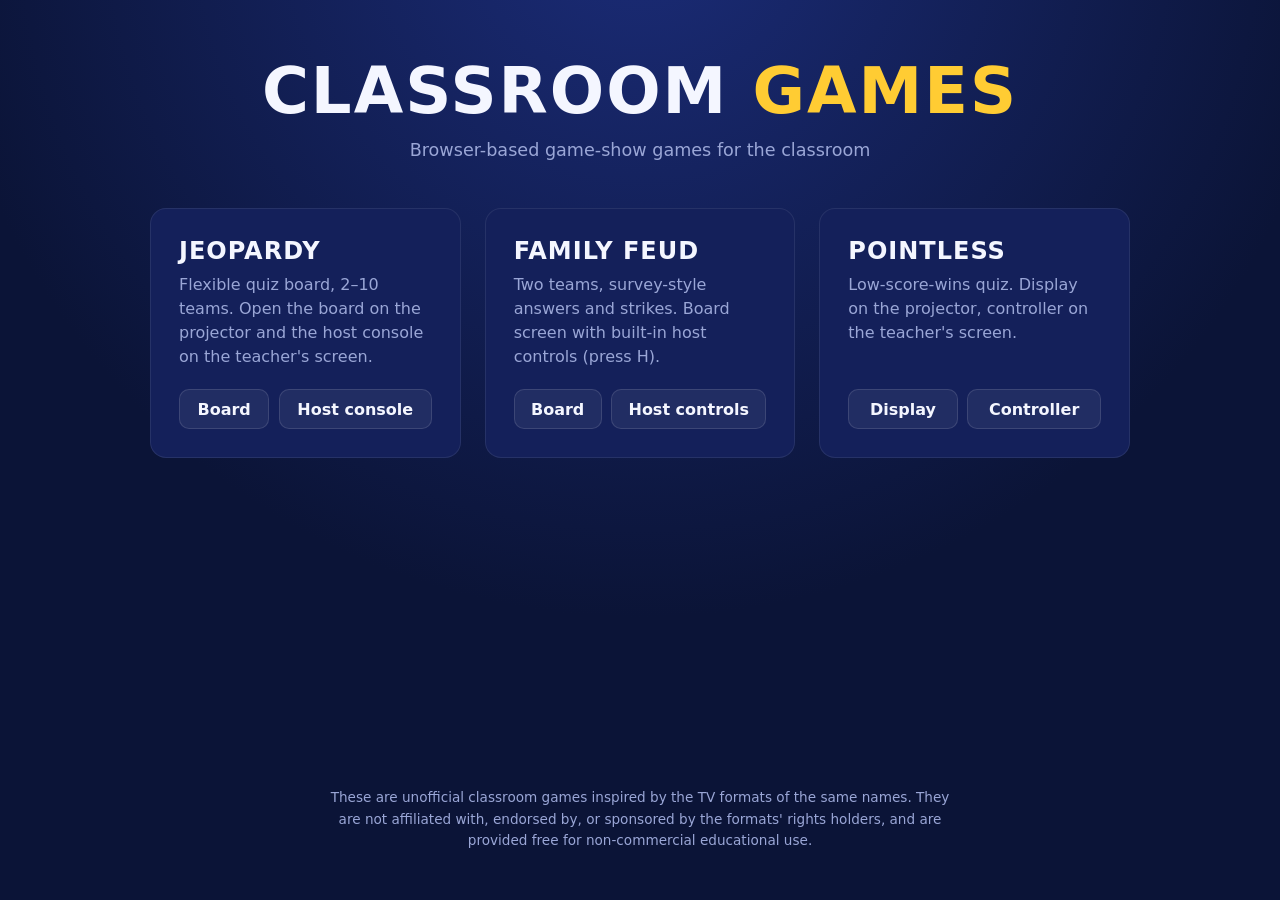
==== index.html @ 75b83dcf "Add landing page, disclaimers, and GitHub Pages setup - Root index.html linking to all three games -" ====
<!DOCTYPE html>
<html lang="en">
<head>
  <meta charset="UTF-8">
  <meta name="viewport" content="width=device-width, initial-scale=1.0">
  <title>Classroom Games</title>
  <style>
    :root {
      --bg: #0b1437;
      --card: #14205a;
      --card-hover: #1b2c78;
      --accent: #ffcc33;
      --text: #f4f6ff;
      --muted: #9aa6d6;
    }
    * { box-sizing: border-box; margin: 0; padding: 0; }
    body {
      font-family: system-ui, -apple-system, "Segoe UI", Roboto, sans-serif;
      background: radial-gradient(circle at 50% -10%, #1b2c78 0%, var(--bg) 60%);
      color: var(--text);
      min-height: 100vh;
      display: flex;
      flex-direction: column;
      align-items: center;
      padding: 6vh 5vw 3rem;
    }
    header { text-align: center; margin-bottom: 3rem; }
    h1 {
      font-size: clamp(2.2rem, 6vw, 4rem);
      letter-spacing: 2px;
      text-transform: uppercase;
    }
    h1 .accent { color: var(--accent); }
    .tagline { color: var(--muted); margin-top: 0.75rem; font-size: 1.1rem; }
    .grid {
      display: grid;
      grid-template-columns: repeat(auto-fit, minmax(260px, 1fr));
      gap: 1.5rem;
      width: 100%;
      max-width: 980px;
    }
    .card {
      background: var(--card);
      border: 1px solid rgba(255, 255, 255, 0.08);
      border-radius: 16px;
      padding: 1.75rem;
      text-decoration: none;
      color: inherit;
      transition: transform 0.15s ease, background 0.15s ease, border-color 0.15s ease;
      display: flex;
      flex-direction: column;
    }
    .card:hover, .card:focus-visible {
      transform: translateY(-4px);
      background: var(--card-hover);
      border-color: var(--accent);
      outline: none;
    }
    .card h2 {
      font-size: 1.5rem;
      margin-bottom: 0.5rem;
      text-transform: uppercase;
      letter-spacing: 1px;
    }
    .card p { color: var(--muted); line-height: 1.5; flex-grow: 1; }
    .card .links {
      margin-top: 1.25rem;
      display: flex;
      gap: 0.75rem;
      flex-wrap: wrap;
    }
    .card .links span {
      font-size: 0.85rem;
      background: rgba(255, 204, 51, 0.15);
      color: var(--accent);
      padding: 0.3rem 0.7rem;
      border-radius: 999px;
    }
    .pill-row { display: flex; gap: 0.6rem; flex-wrap: wrap; margin-top: 1.25rem; }
    .pill-row a {
      flex: 1 1 auto;
      text-align: center;
      text-decoration: none;
      font-weight: 600;
      padding: 0.6rem 0.9rem;
      border-radius: 10px;
      background: rgba(255, 255, 255, 0.06);
      color: var(--text);
      border: 1px solid rgba(255, 255, 255, 0.12);
      transition: background 0.15s ease;
    }
    .pill-row a:hover { background: var(--accent); color: #1a1a1a; }
    footer {
      margin-top: auto;
      padding-top: 3rem;
      text-align: center;
      color: var(--muted);
      font-size: 0.85rem;
      max-width: 640px;
      line-height: 1.6;
    }
  </style>
</head>
<body>
  <header>
    <h1>Classroom <span class="accent">Games</span></h1>
    <p class="tagline">Browser-based game-show games for the classroom</p>
  </header>

  <main class="grid">
    <div class="card">
      <h2>Jeopardy</h2>
      <p>Flexible quiz board, 2&ndash;10 teams. Open the board on the projector and the host console on the teacher's screen.</p>
      <div class="pill-row">
        <a href="jeopardy/index.html">Board</a>
        <a href="jeopardy/host.html">Host console</a>
      </div>
    </div>

    <div class="card">
      <h2>Family Feud</h2>
      <p>Two teams, survey-style answers and strikes. Board screen with built-in host controls (press H).</p>
      <div class="pill-row">
        <a href="family_feud/index.html">Board</a>
        <a href="family_feud/host.html">Host controls</a>
      </div>
    </div>

    <div class="card">
      <h2>Pointless</h2>
      <p>Low-score-wins quiz. Display on the projector, controller on the teacher's screen.</p>
      <div class="pill-row">
        <a href="pointless/display.html">Display</a>
        <a href="pointless/controller.html">Controller</a>
      </div>
    </div>
  </main>

  <footer>
    These are unofficial classroom games inspired by the TV formats of the same names.
    They are not affiliated with, endorsed by, or sponsored by the formats' rights holders,
    and are provided free for non-commercial educational use.
  </footer>
</body>
</html>
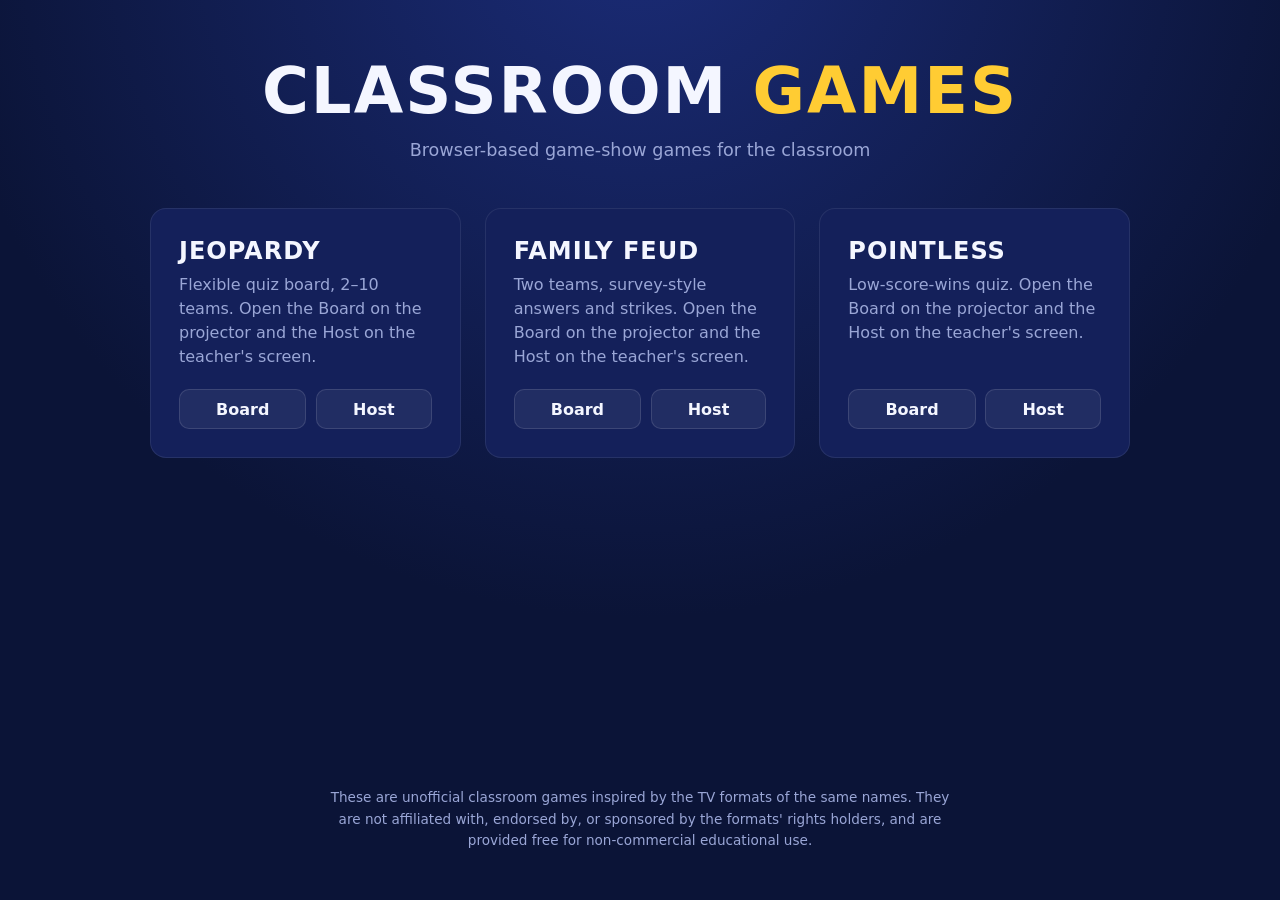
==== commit 493ae2c5: "Unify Board/Host labels on landing page" ====
--- a/index.html
+++ b/index.html
@@ -110,28 +110,28 @@
   <main class="grid">
     <div class="card">
       <h2>Jeopardy</h2>
-      <p>Flexible quiz board, 2&ndash;10 teams. Open the board on the projector and the host console on the teacher's screen.</p>
+      <p>Flexible quiz board, 2&ndash;10 teams. Open the Board on the projector and the Host on the teacher's screen.</p>
       <div class="pill-row">
         <a href="jeopardy/index.html">Board</a>
-        <a href="jeopardy/host.html">Host console</a>
+        <a href="jeopardy/host.html">Host</a>
       </div>
     </div>
 
     <div class="card">
       <h2>Family Feud</h2>
-      <p>Two teams, survey-style answers and strikes. Board screen with built-in host controls (press H).</p>
+      <p>Two teams, survey-style answers and strikes. Open the Board on the projector and the Host on the teacher's screen.</p>
       <div class="pill-row">
         <a href="family_feud/index.html">Board</a>
-        <a href="family_feud/host.html">Host controls</a>
+        <a href="family_feud/host.html">Host</a>
       </div>
     </div>
 
     <div class="card">
       <h2>Pointless</h2>
-      <p>Low-score-wins quiz. Display on the projector, controller on the teacher's screen.</p>
+      <p>Low-score-wins quiz. Open the Board on the projector and the Host on the teacher's screen.</p>
       <div class="pill-row">
-        <a href="pointless/display.html">Display</a>
-        <a href="pointless/controller.html">Controller</a>
+        <a href="pointless/display.html">Board</a>
+        <a href="pointless/controller.html">Host</a>
       </div>
     </div>
   </main>
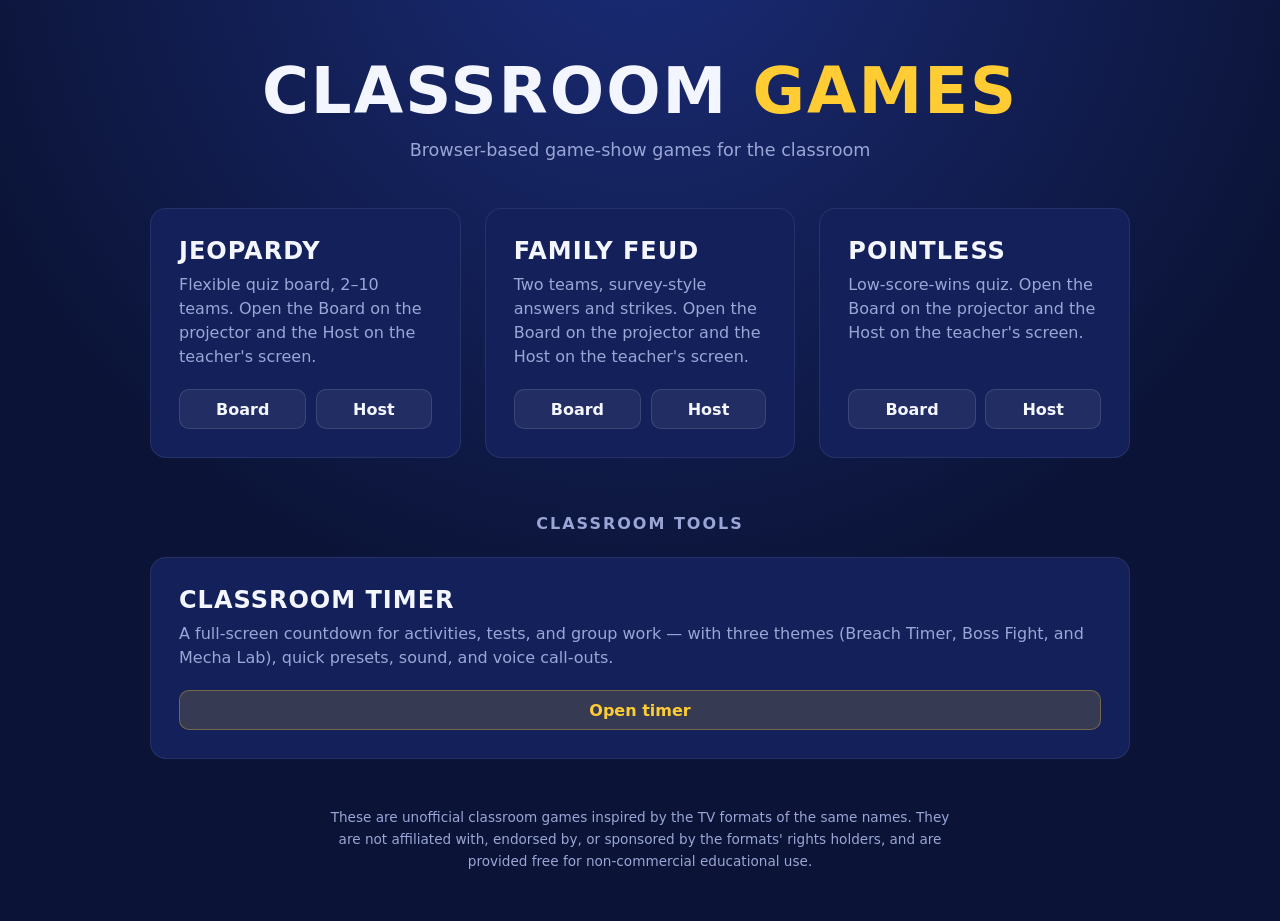
==== commit 7df0b459: "Add Classroom Timer link in its own section on the landing page Surface family_feud/timer.html (a fu" ====
--- a/index.html
+++ b/index.html
@@ -90,6 +90,28 @@
       transition: background 0.15s ease;
     }
     .pill-row a:hover { background: var(--accent); color: #1a1a1a; }
+    .section { width: 100%; max-width: 980px; margin-top: 3.5rem; }
+    .section-title {
+      text-align: center;
+      text-transform: uppercase;
+      letter-spacing: 2px;
+      font-size: 1rem;
+      color: var(--muted);
+      margin-bottom: 1.5rem;
+    }
+    .pill-row .go {
+      flex: 1 1 auto;
+      text-align: center;
+      font-weight: 600;
+      padding: 0.6rem 0.9rem;
+      border-radius: 10px;
+      background: rgba(255, 204, 51, 0.15);
+      color: var(--accent);
+      border: 1px solid rgba(255, 204, 51, 0.3);
+    }
+    .card:hover .pill-row .go, .card:focus-visible .pill-row .go {
+      background: var(--accent); color: #1a1a1a;
+    }
     footer {
       margin-top: auto;
       padding-top: 3rem;
@@ -136,6 +158,19 @@
     </div>
   </main>
 
+  <section class="section">
+    <h2 class="section-title">Classroom Tools</h2>
+    <div class="grid">
+      <a class="card" href="family_feud/timer.html">
+        <h2>Classroom Timer</h2>
+        <p>A full-screen countdown for activities, tests, and group work &mdash; with three themes (Breach Timer, Boss Fight, and Mecha Lab), quick presets, sound, and voice call-outs.</p>
+        <div class="pill-row">
+          <span class="go">Open timer</span>
+        </div>
+      </a>
+    </div>
+  </section>
+
   <footer>
     These are unofficial classroom games inspired by the TV formats of the same names.
     They are not affiliated with, endorsed by, or sponsored by the formats' rights holders,
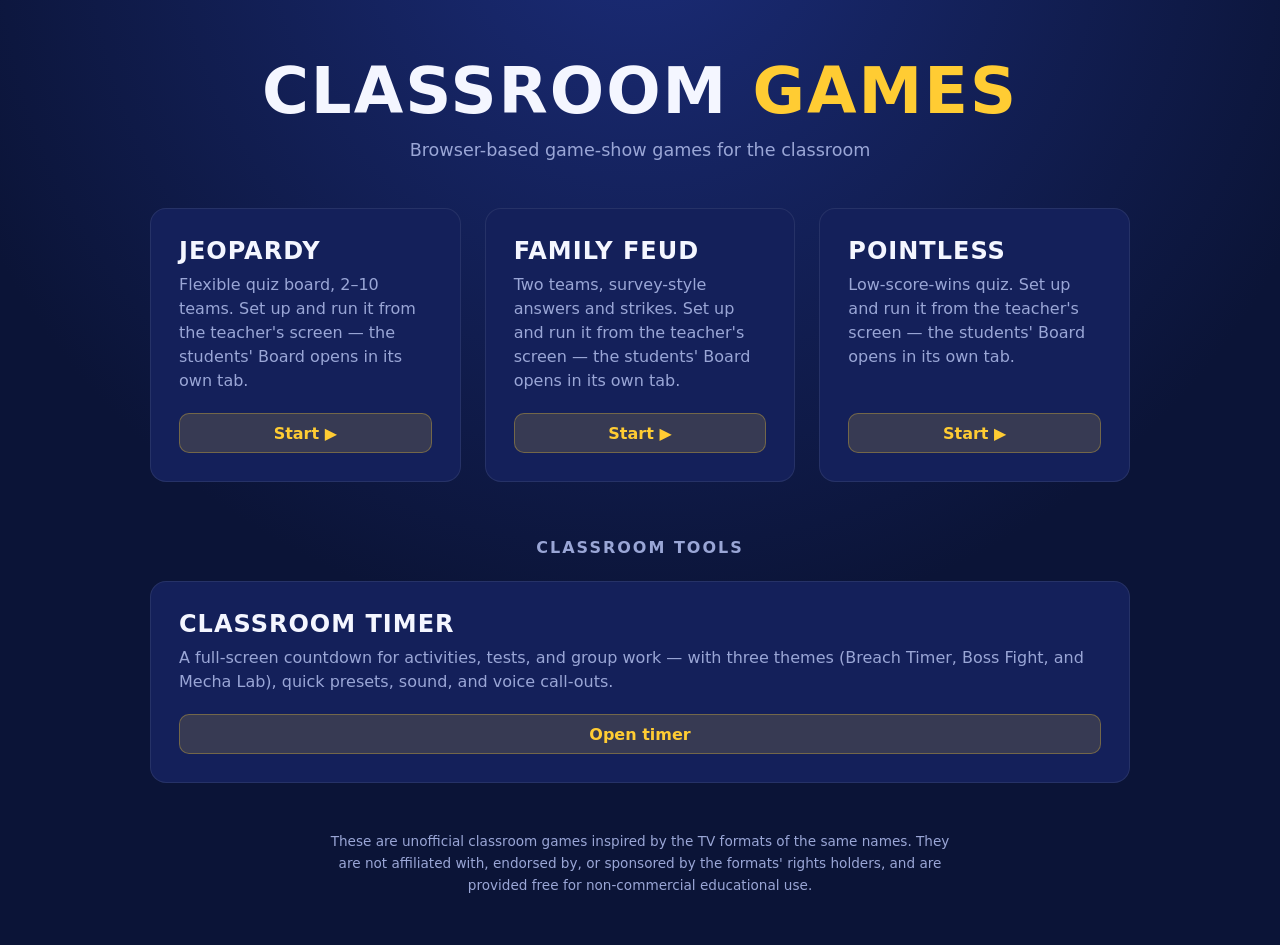
==== commit 7265e872: "Streamline game start: host opens the board automatically Make the host the single entry point and o" ====
--- a/index.html
+++ b/index.html
@@ -132,28 +132,25 @@
   <main class="grid">
     <div class="card">
       <h2>Jeopardy</h2>
-      <p>Flexible quiz board, 2&ndash;10 teams. Open the Board on the projector and the Host on the teacher's screen.</p>
+      <p>Flexible quiz board, 2&ndash;10 teams. Set up and run it from the teacher's screen &mdash; the students' Board opens in its own tab.</p>
       <div class="pill-row">
-        <a href="jeopardy/index.html">Board</a>
-        <a href="jeopardy/host.html">Host</a>
+        <a class="go" href="jeopardy/host.html">Start &#9654;</a>
       </div>
     </div>
 
     <div class="card">
       <h2>Family Feud</h2>
-      <p>Two teams, survey-style answers and strikes. Open the Board on the projector and the Host on the teacher's screen.</p>
+      <p>Two teams, survey-style answers and strikes. Set up and run it from the teacher's screen &mdash; the students' Board opens in its own tab.</p>
       <div class="pill-row">
-        <a href="family_feud/index.html">Board</a>
-        <a href="family_feud/host.html">Host</a>
+        <a class="go" href="family_feud/host.html">Start &#9654;</a>
       </div>
     </div>
 
     <div class="card">
       <h2>Pointless</h2>
-      <p>Low-score-wins quiz. Open the Board on the projector and the Host on the teacher's screen.</p>
+      <p>Low-score-wins quiz. Set up and run it from the teacher's screen &mdash; the students' Board opens in its own tab.</p>
       <div class="pill-row">
-        <a href="pointless/display.html">Board</a>
-        <a href="pointless/controller.html">Host</a>
+        <a class="go" href="pointless/controller.html">Start &#9654;</a>
       </div>
     </div>
   </main>
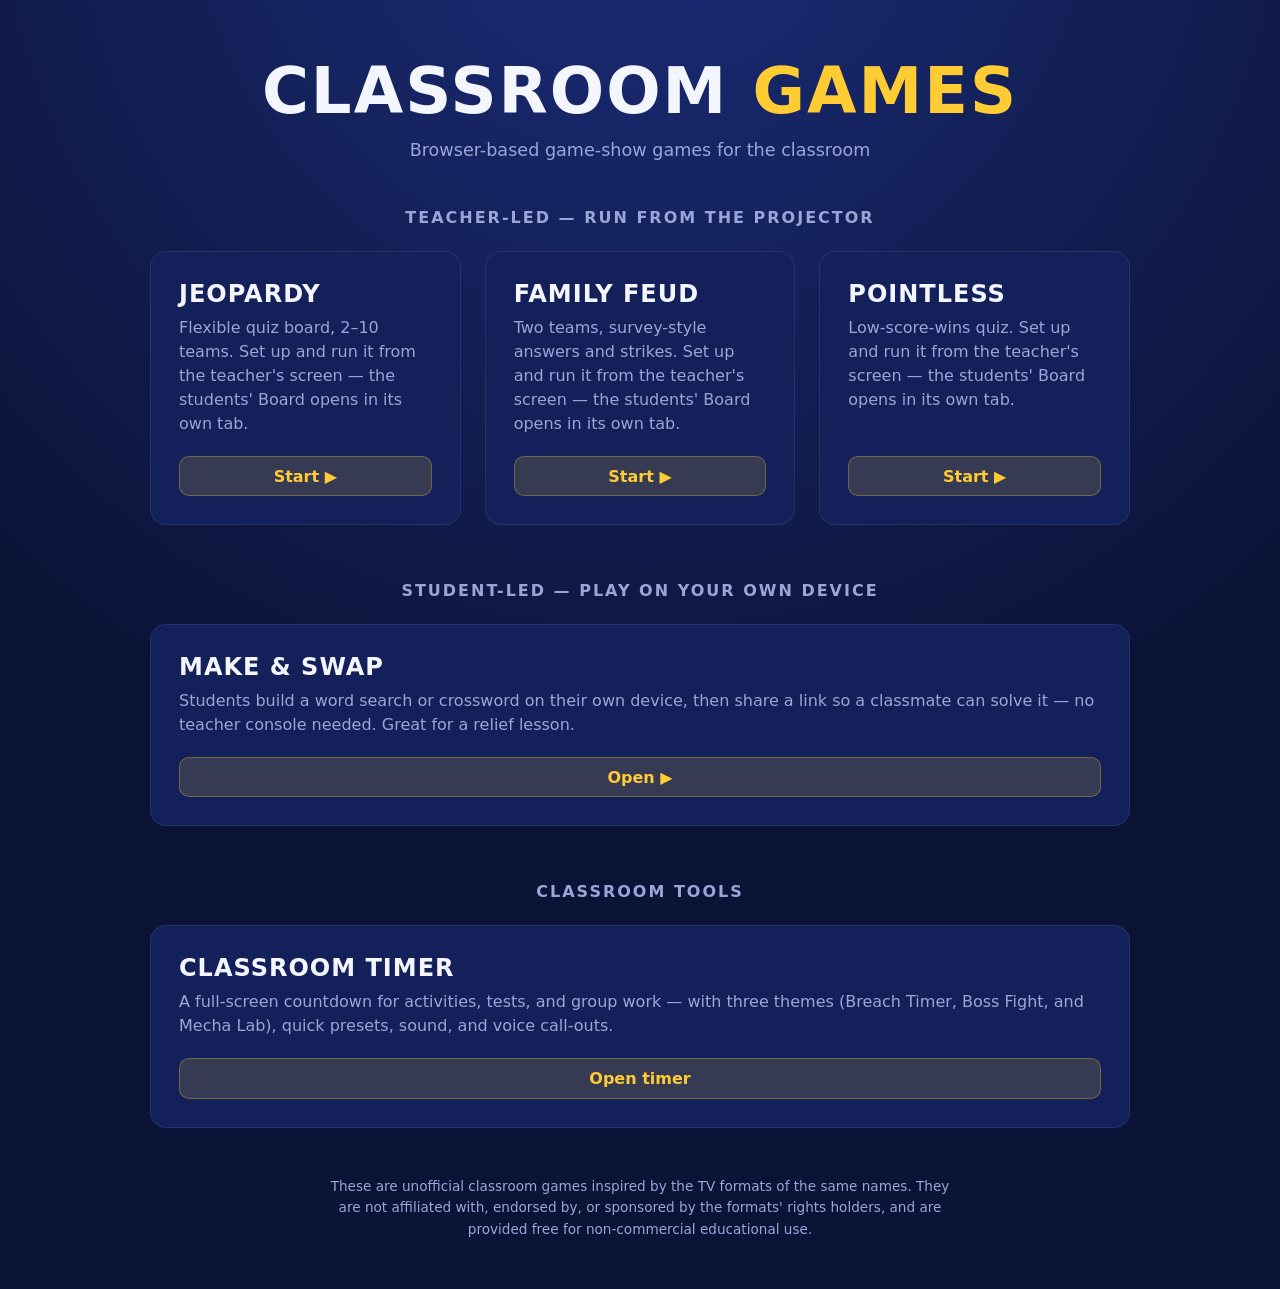
==== commit a18ad637: "Add Make & Swap — student-built word search / crossword game A self-serve game (no host console) for" ====
--- a/index.html
+++ b/index.html
@@ -4,6 +4,7 @@
   <meta charset="UTF-8">
   <meta name="viewport" content="width=device-width, initial-scale=1.0">
   <title>Classroom Games</title>
+  <link rel="icon" href="favicon.svg" type="image/svg+xml">
   <style>
     :root {
       --bg: #0b1437;
@@ -129,31 +130,47 @@
     <p class="tagline">Browser-based game-show games for the classroom</p>
   </header>
 
-  <main class="grid">
-    <div class="card">
-      <h2>Jeopardy</h2>
-      <p>Flexible quiz board, 2&ndash;10 teams. Set up and run it from the teacher's screen &mdash; the students' Board opens in its own tab.</p>
-      <div class="pill-row">
-        <a class="go" href="jeopardy/host.html">Start &#9654;</a>
+  <main class="section" style="margin-top: 0;">
+    <h2 class="section-title">Teacher-led &mdash; run from the projector</h2>
+    <div class="grid">
+      <div class="card">
+        <h2>Jeopardy</h2>
+        <p>Flexible quiz board, 2&ndash;10 teams. Set up and run it from the teacher's screen &mdash; the students' Board opens in its own tab.</p>
+        <div class="pill-row">
+          <a class="go" href="jeopardy/host.html">Start &#9654;</a>
+        </div>
       </div>
-    </div>
 
-    <div class="card">
-      <h2>Family Feud</h2>
-      <p>Two teams, survey-style answers and strikes. Set up and run it from the teacher's screen &mdash; the students' Board opens in its own tab.</p>
-      <div class="pill-row">
-        <a class="go" href="family_feud/host.html">Start &#9654;</a>
+      <div class="card">
+        <h2>Family Feud</h2>
+        <p>Two teams, survey-style answers and strikes. Set up and run it from the teacher's screen &mdash; the students' Board opens in its own tab.</p>
+        <div class="pill-row">
+          <a class="go" href="family_feud/host.html">Start &#9654;</a>
+        </div>
       </div>
-    </div>
 
-    <div class="card">
-      <h2>Pointless</h2>
-      <p>Low-score-wins quiz. Set up and run it from the teacher's screen &mdash; the students' Board opens in its own tab.</p>
-      <div class="pill-row">
-        <a class="go" href="pointless/controller.html">Start &#9654;</a>
+      <div class="card">
+        <h2>Pointless</h2>
+        <p>Low-score-wins quiz. Set up and run it from the teacher's screen &mdash; the students' Board opens in its own tab.</p>
+        <div class="pill-row">
+          <a class="go" href="pointless/controller.html">Start &#9654;</a>
+        </div>
       </div>
     </div>
   </main>
+
+  <section class="section">
+    <h2 class="section-title">Student-led &mdash; play on your own device</h2>
+    <div class="grid">
+      <a class="card" href="make-swap/">
+        <h2>Make &amp; Swap</h2>
+        <p>Students build a word search or crossword on their own device, then share a link so a classmate can solve it &mdash; no teacher console needed. Great for a relief lesson.</p>
+        <div class="pill-row">
+          <span class="go">Open &#9654;</span>
+        </div>
+      </a>
+    </div>
+  </section>
 
   <section class="section">
     <h2 class="section-title">Classroom Tools</h2>
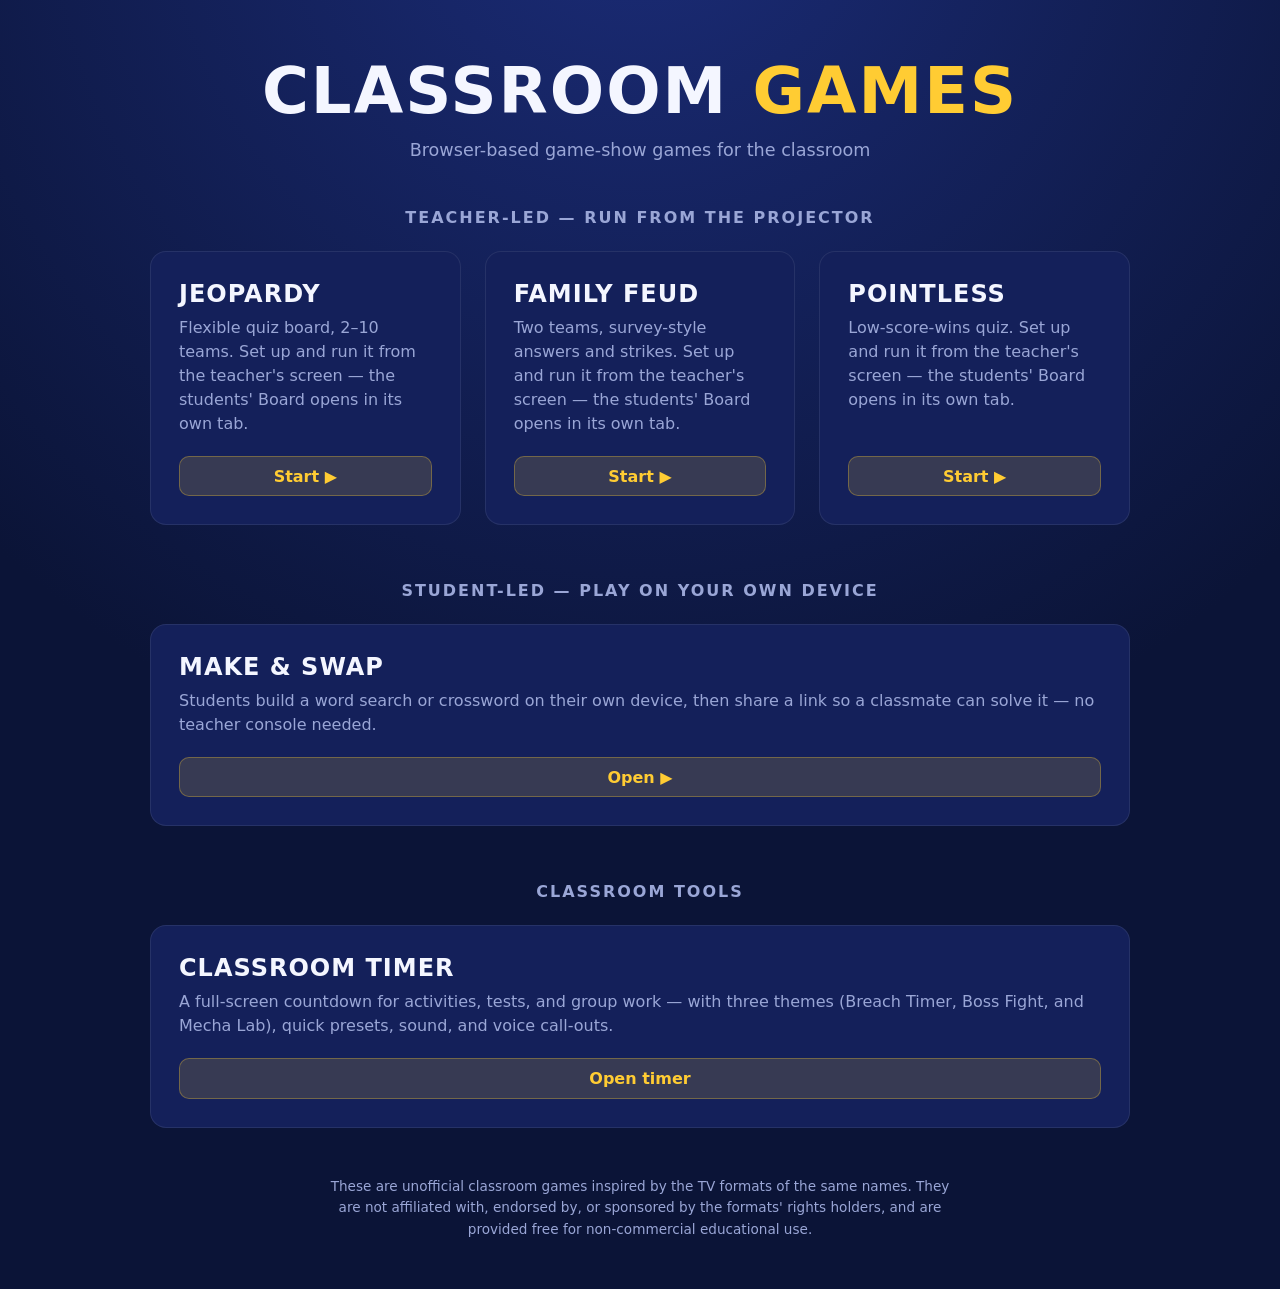
==== commit 7a360fd2: "Trim 'relief lesson' line from Make & Swap card" ====
--- a/index.html
+++ b/index.html
@@ -164,7 +164,7 @@
     <div class="grid">
       <a class="card" href="make-swap/">
         <h2>Make &amp; Swap</h2>
-        <p>Students build a word search or crossword on their own device, then share a link so a classmate can solve it &mdash; no teacher console needed. Great for a relief lesson.</p>
+        <p>Students build a word search or crossword on their own device, then share a link so a classmate can solve it &mdash; no teacher console needed.</p>
         <div class="pill-row">
           <span class="go">Open &#9654;</span>
         </div>
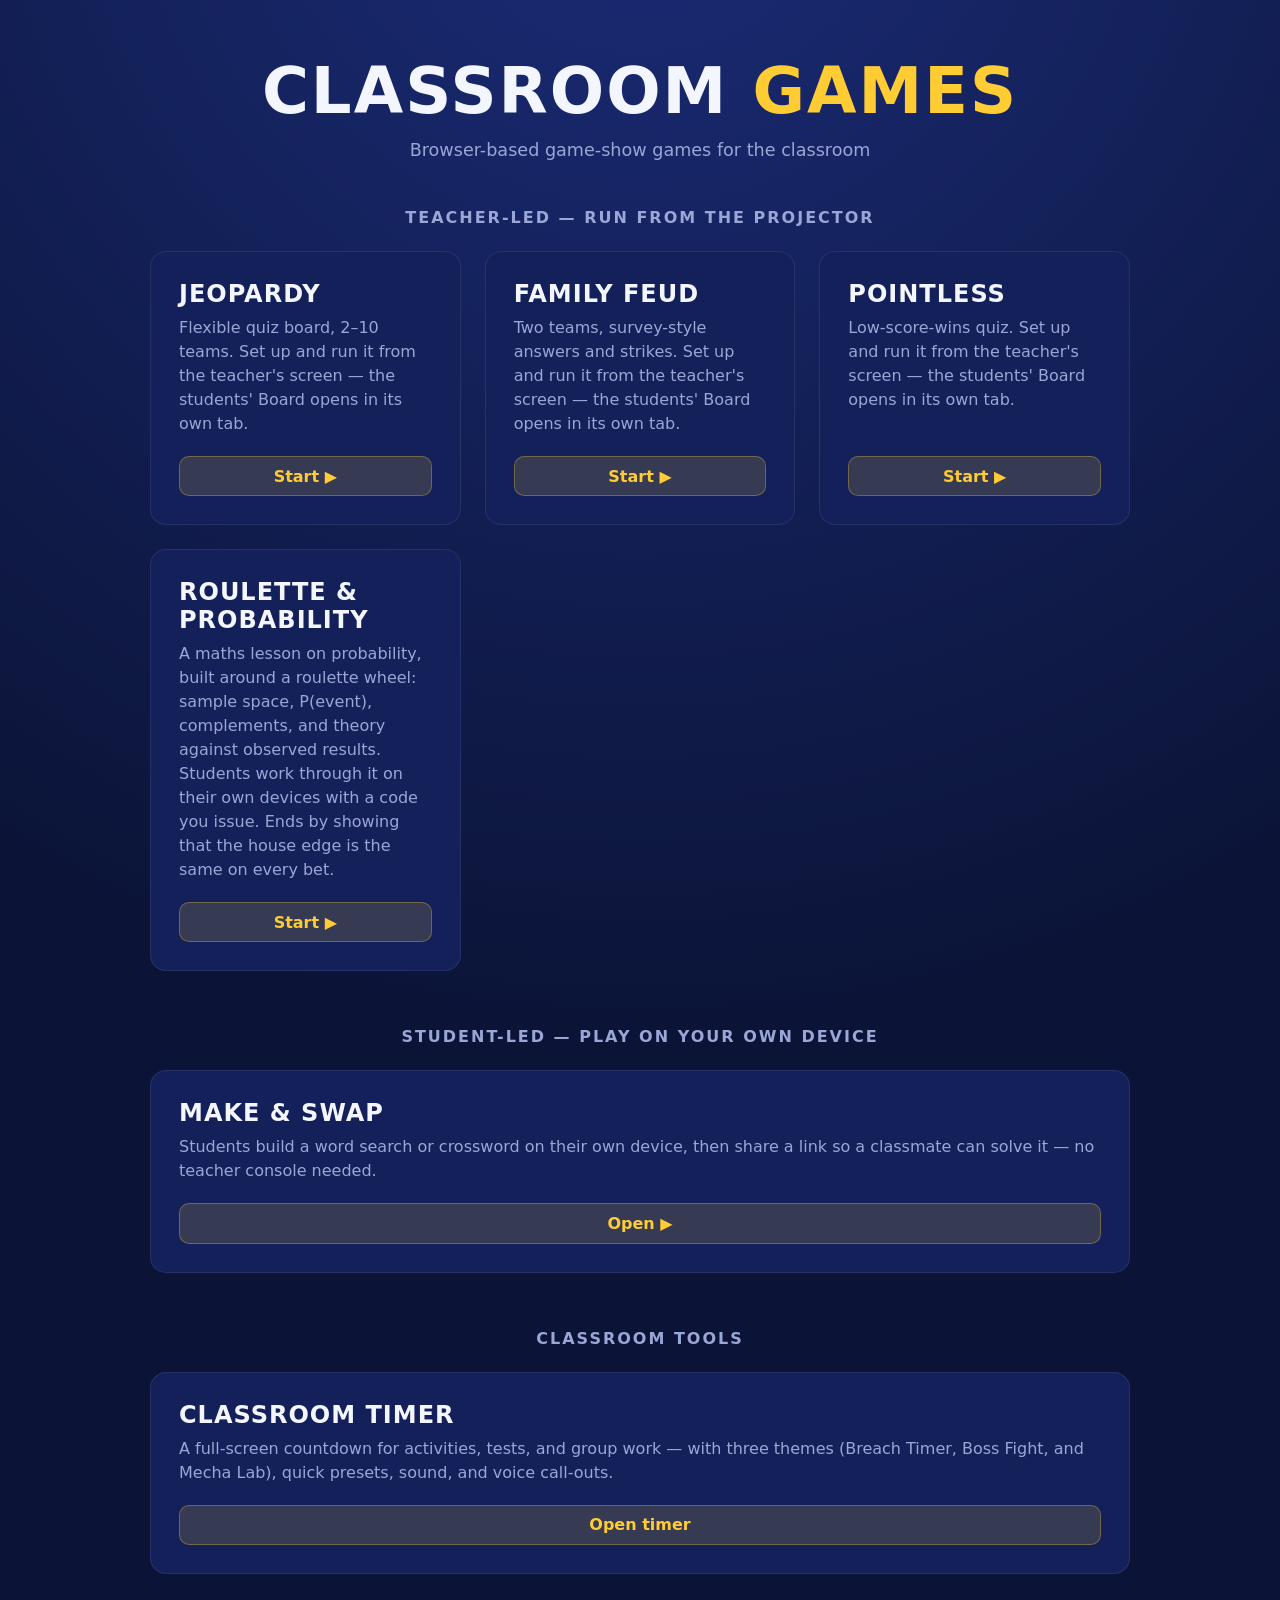
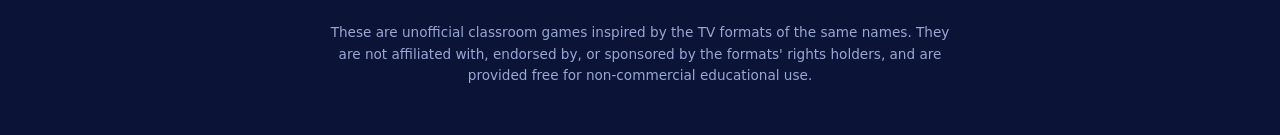
==== commit 52d323e4: "Add Roulette and Probability activity A probability activity for secondary maths, in 12 independent " ====
--- a/index.html
+++ b/index.html
@@ -156,6 +156,13 @@
           <a class="go" href="pointless/controller.html">Start &#9654;</a>
         </div>
       </div>
+      <div class="card">
+        <h2>Roulette &amp; Probability</h2>
+        <p>A maths lesson on probability, built around a roulette wheel: sample space, P(event), complements, and theory against observed results. Students work through it on their own devices with a code you issue. Ends by showing that the house edge is the same on every bet.</p>
+        <div class="pill-row">
+          <a class="go" href="roulette/host.html">Start &#9654;</a>
+        </div>
+      </div>
     </div>
   </main>
 
